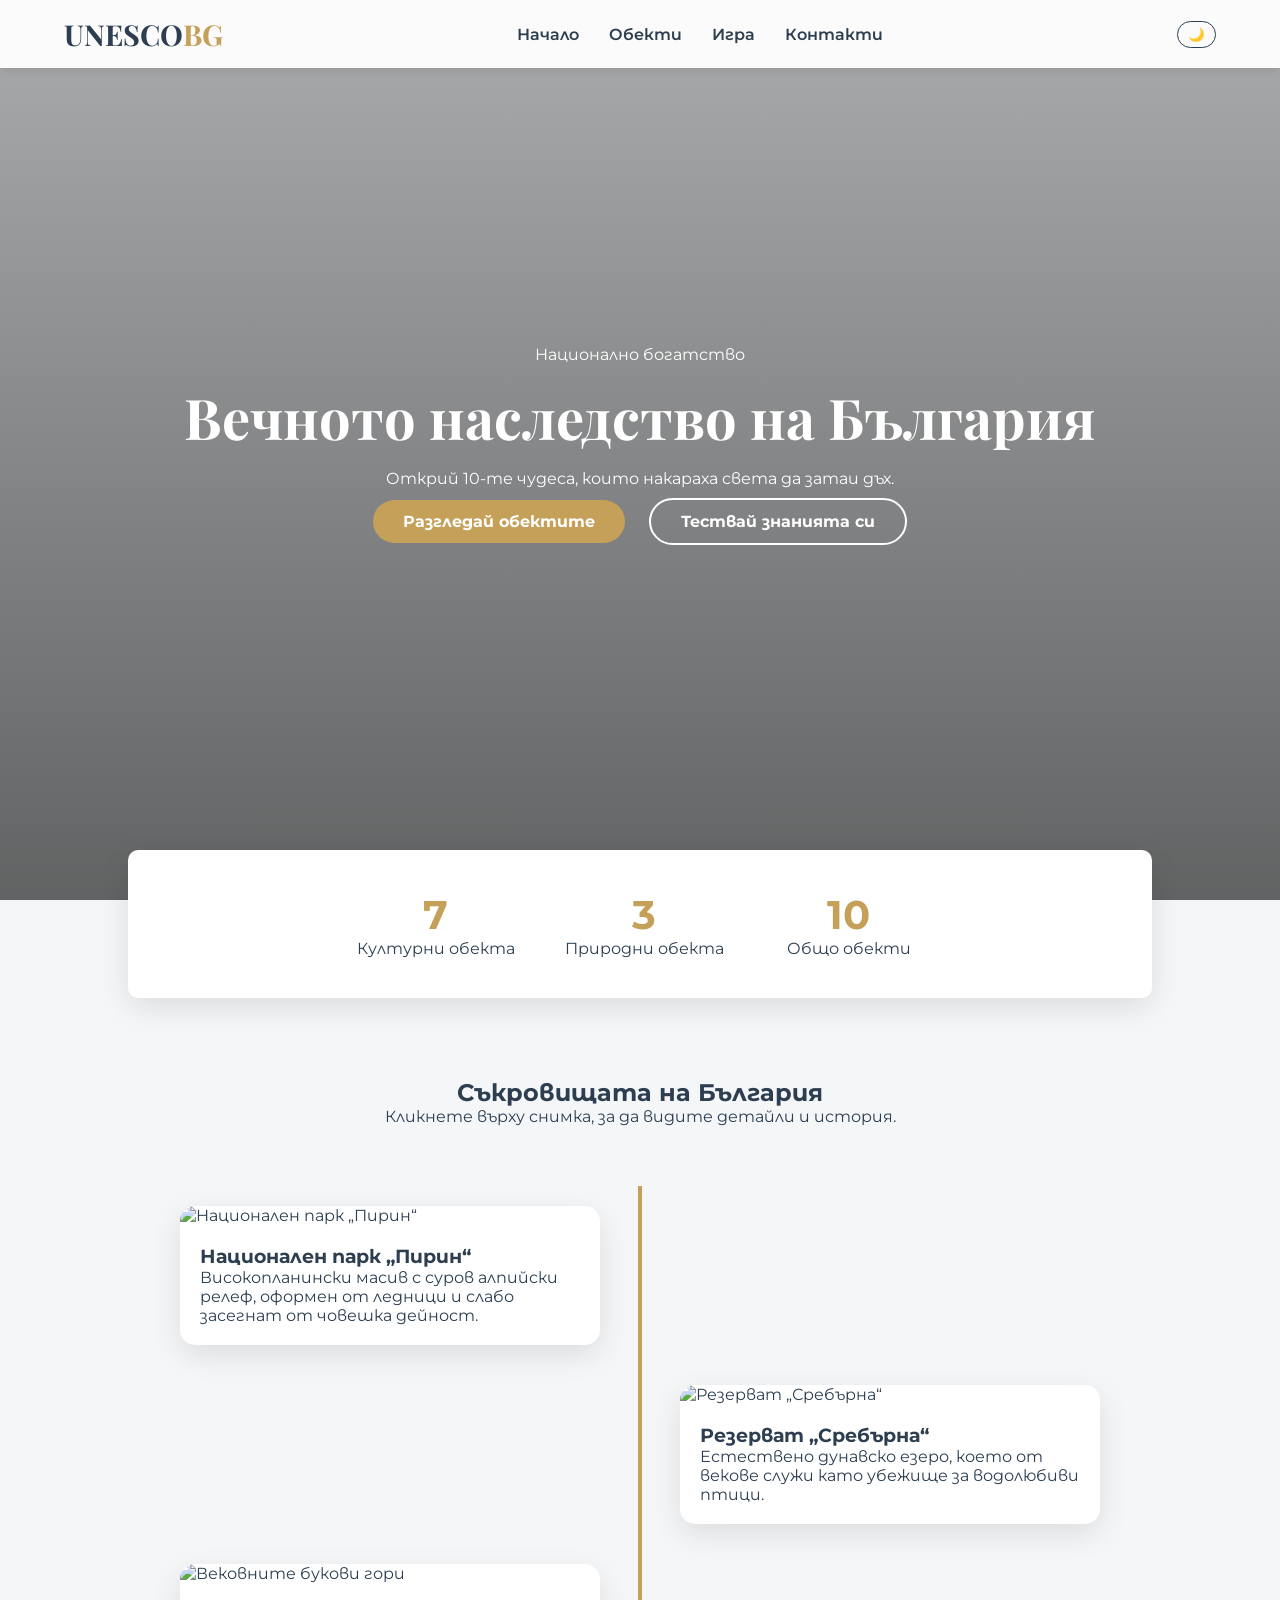
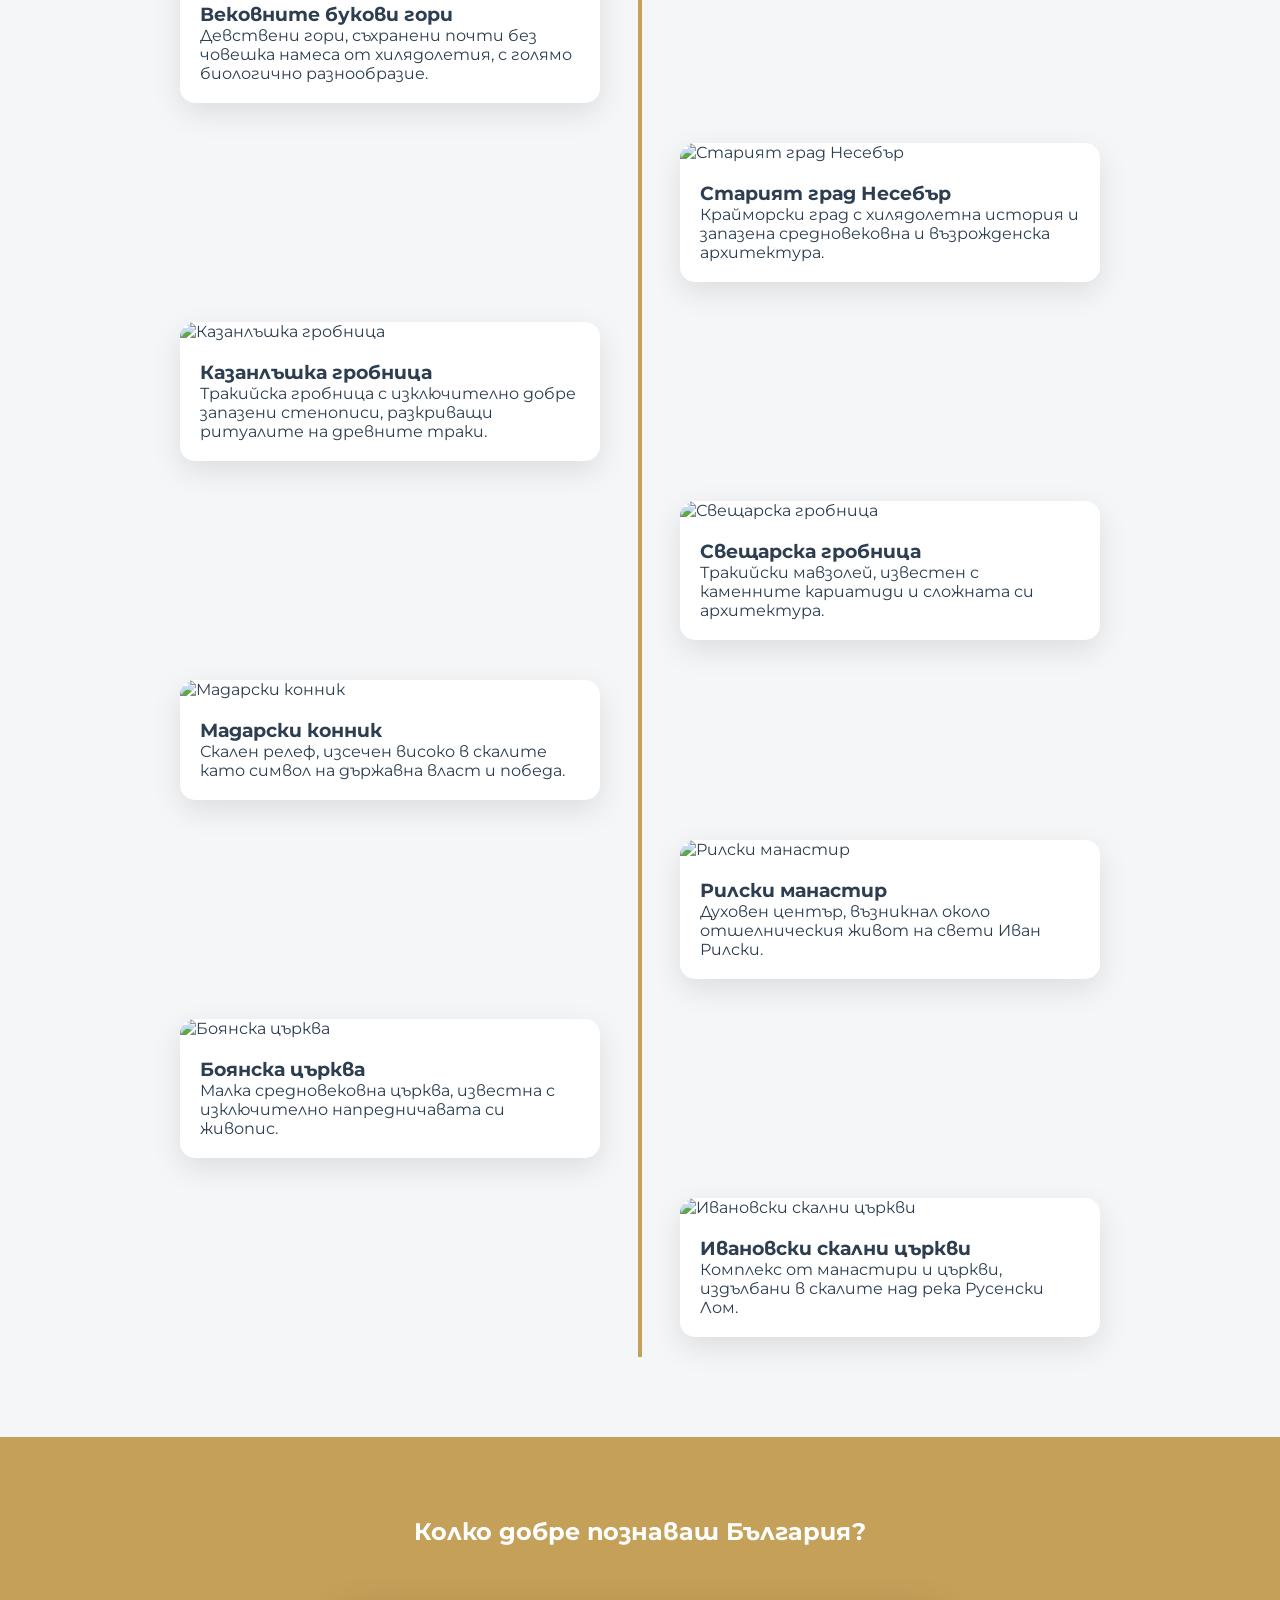
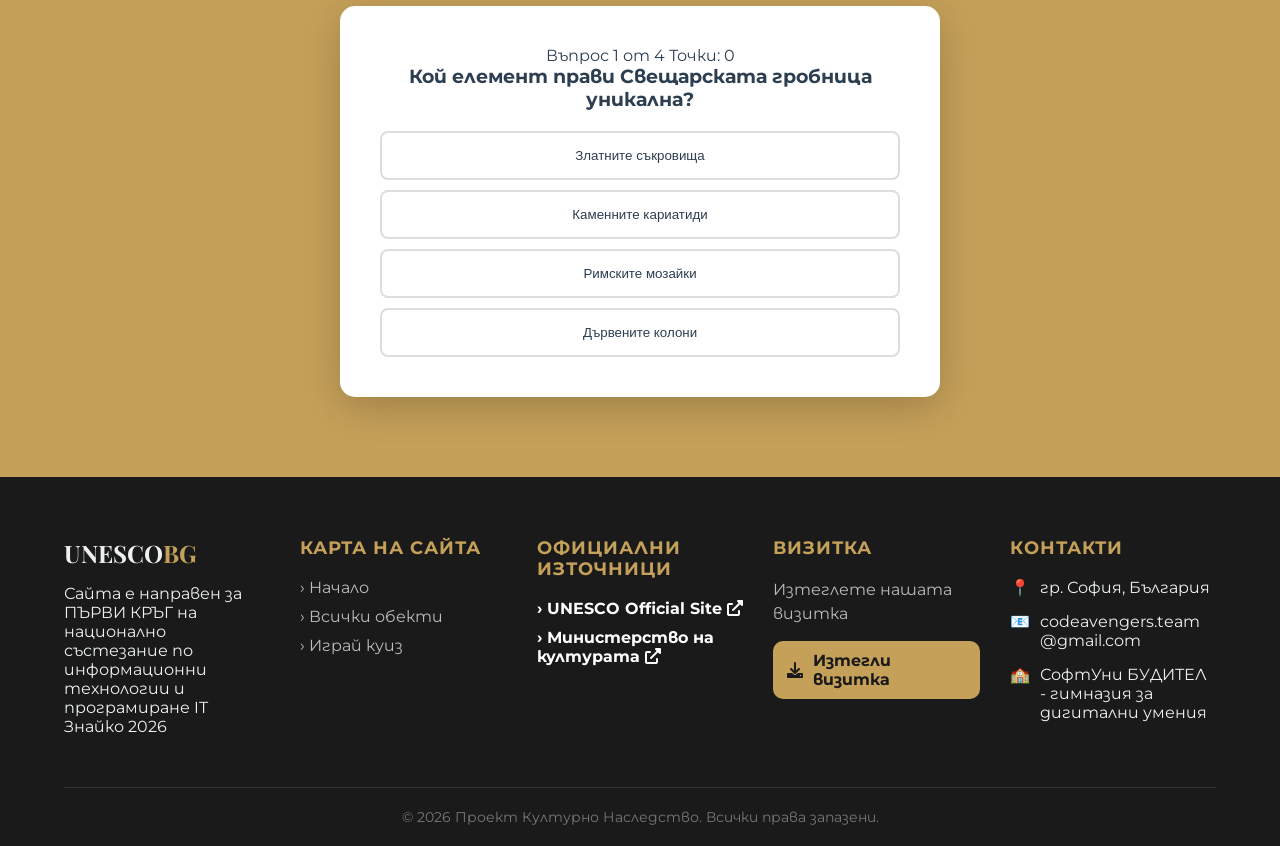
==== Ekip_CodeAvengers_Sofia9/index.html @ 760c6ae2 "Name Change" ====
<!DOCTYPE html>
<html lang="bg">
<head>
    <meta charset="UTF-8">
    <meta name="viewport" content="width=device-width, initial-scale=1.0">
    <title>ЮНЕСКО България | Интерактивно пътешествие</title>
    <link rel="stylesheet" href="style.css">
    <link href="https://fonts.googleapis.com/css2?family=Playfair+Display:wght@700&family=Montserrat:wght@400;600&display=swap" rel="stylesheet">
    <link rel="stylesheet" href="https://cdnjs.cloudflare.com/ajax/libs/font-awesome/6.0.0/css/all.min.css">
</head>
<body>

    <nav id="navbar">
        <div class="logo">UNESCO<span>BG</span></div>
        <ul class="nav-links">
            <li><a href="#hero">Начало</a></li>
            <li><a href="#timeline-section">Обекти</a></li>
            <li><a href="#quiz-section">Игра</a></li>
            <li><a href="#contacts">Контакти</a></li>
        </ul>
        <button id="theme-toggle" title="Смени темата">🌙</button>
    </nav>

    <header id="hero">
        <div class="overlay">
            <div class="hero-content">
                <span class="subtitle">Национално богатство</span>
                <h1>Вечното наследство на България</h1>
                <p>Открий 10-те чудеса, които накараха света да затаи дъх.</p>
                <div class="hero-buttons">
                    <a href="#timeline-section" class="btn-primary">Разгледай обектите</a>
                    <a href="#quiz-section" class="btn-secondary">Тествай знанията си</a>
                </div>
            </div>
        </div>
    </header>

    <section class="stats">
        <div class="stat-box">
            <h3 id="count-cultural">0</h3>
            <p>Културни обекта</p>
        </div>
        <div class="stat-box">
            <h3 id="count-natural">0</h3>
            <p>Природни обекта</p>
        </div>
        <div class="stat-box">
            <h3 id="count-total">0</h3>
            <p>Общо обекти</p>
        </div>
    </section>

    <main id="timeline-section">
        <div class="section-header">
            <h2>Съкровищата на България</h2>
            <p>Кликнете върху снимка, за да видите детайли и история.</p>
        </div>
        
        <div class="timeline" id="timeline-container">
            </div>
    </main>

    <section id="quiz-section">
        <div class="section-header">
            <h2 style="color:white">Колко добре познаваш България?</h2>
        </div>
        <div class="quiz-wrapper">
            <div id="quiz-card">
                <div class="quiz-head">
                    <span id="q-number">Въпрос 1 от 4</span>
                    <span id="score-live">Точки: 0</span>
                </div>
                <h3 id="question">Въпросът се зарежда...</h3>
                <div id="answer-buttons" class="btn-grid"></div>
                <button id="next-btn" class="hide">Следващ</button>
            </div>
        </div>
    </section>

    <div id="modal" class="modal">
    <div class="modal-content">
        <span class="close-btn">&times;</span>
        <div class="modal-header-img">
            <button class="slider-btn prev" onclick="changeImage(-1)">&#10094;</button>
            <img src="" alt="" id="modal-img">
            <button class="slider-btn next" onclick="changeImage(1)">&#10095;</button>
            
            <div class="modal-overlay-title">
                <h2 id="modal-title">Заглавие</h2>
            </div>
        </div>
        <div class="modal-body">
            <p id="modal-type"></p>
            <p id="modal-desc"></p>
        </div>
    </div>
</div>

    <footer id="contacts">
        <div class="footer-container">
            <div class="footer-col">
                <div class="footer-logo">UNESCO<span>BG</span></div>
                <p>Сайта е направен за ПЪРВИ КРЪГ на национално състезание по информационни технологии и програмиране IT Знайко 2026</p>
            </div>

            <div class="footer-col">
                <h3>Карта на сайта</h3>
                <ul class="footer-links">
                    <li><a href="#hero">› Начало</a></li>
                    <li><a href="#timeline-section">› Всички обекти</a></li>
                    <li><a href="#quiz-section">› Играй куиз</a></li>
                </ul>
            </div>

            <div class="footer-col">
                <h3>Официални източници</h3>
                <ul class="footer-links">
                    <li>
                        <a href="https://whc.unesco.org/en/statesparties/bg" target="_blank" class="external-link">
                            › UNESCO Official Site <i class="fas fa-external-link-alt"></i>
                        </a>
                    </li>
                    <li>
                        <a href="https://mc.government.bg/" target="_blank" class="external-link">
                            › Министерство на културата <i class="fas fa-external-link-alt"></i>
                        </a>
                    </li>
                </ul>
            </div>

            <div class="footer-col">
                <h3>Визитка</h3>
                <p class="footer-text">Изтеглете нашата визитка</p>
                <a class="footer-download" href="Vizitka_CodeAvengers_Sofia9.docx" download>
                    <i class="fas fa-download" aria-hidden="true"></i>
                    Изтегли визитка
                </a>
            </div>

            <div class="footer-col">
                <h3>Контакти</h3>
                <div class="contact-item">
                    <span>📍</span> 
                    <p>гр. София, България</p>
                </div>
                <div class="contact-item">
                    <span>📧</span> 
                    <p>codeavengers.team@gmail.com</p>
                </div>
                <div class="contact-item">
                    <span>🏫</span> 
                    <p>СофтУни БУДИТЕЛ - гимназия за дигитални умения</p>
                </div>
            </div>
        </div>
        
        <div class="copyright">
            &copy; 2026 Проект Културно Наследство. Всички права запазени.
        </div>
    </footer>

    <script src="script.js"></script>
</body>
</html>
---- Ekip_CodeAvengers_Sofia9/style.css ----
/* --- ОСНОВНИ НАСТРОЙКИ --- */
:root {
    --primary: #c5a059;      
    --primary-hover: #b08d4b;
    --bg-color: #f4f6f8;     
    --card-bg: #ffffff;      
    --text-color: #2c3e50;   
    --text-light: #666;
    --nav-bg: rgba(255, 255, 255, 0.95);
    --footer-bg: #1a1a1a;
    --shadow: 0 10px 30px rgba(0,0,0,0.1);
}

body.dark-mode {
    --bg-color: #121212;
    --card-bg: #1e1e1e;
    --text-color: #e0e0e0;
    --text-light: #aaa;
    --nav-bg: rgba(18, 18, 18, 0.95);
    --shadow: 0 10px 30px rgba(0,0,0,0.5);
}

* { margin: 0; padding: 0; box-sizing: border-box; transition: background 0.3s, color 0.3s; }
html { scroll-behavior: smooth; }
body { 
    font-family: 'Montserrat', sans-serif; 
    background-color: var(--bg-color); 
    color: var(--text-color); 
    overflow-x: hidden; 
    overflow-y: auto;   
}

/* --- NAVIGATION --- */
#navbar {
    position: fixed; width: 100%; top: 0; padding: 15px 5%;
    background: var(--nav-bg); backdrop-filter: blur(10px);
    display: flex; justify-content: space-between; align-items: center;
    z-index: 1000; box-shadow: 0 2px 10px rgba(0,0,0,0.1);
}
.logo { font-size: 1.8rem; font-weight: 700; font-family: 'Playfair Display', serif; color: var(--text-color); }
.logo span { color: var(--primary); }
.nav-links { list-style: none; display: flex; gap: 30px; }
.nav-links a { text-decoration: none; color: var(--text-color); font-weight: 600; position: relative; }
.nav-links a:hover { color: var(--primary); }
#theme-toggle { background: none; border: 1px solid var(--text-color); color: var(--text-color); padding: 5px 10px; border-radius: 20px; cursor: pointer; }

/* --- HERO SECTION --- */
header {
    height: 100vh;
    background: linear-gradient(rgba(0,0,0,0.3), rgba(0,0,0,0.6)), url('https://images.pexels.com/photos/4172137/pexels-photo-4172137.jpeg') no-repeat center center/cover;
    background-attachment: fixed;
    display: flex; align-items: center; justify-content: center;
    text-align: center; color: white;
}
.hero-content h1 { font-family: 'Playfair Display', serif; font-size: 3.5rem; margin: 15px 0; }
.btn-primary { background: var(--primary); color: white; padding: 12px 30px; border-radius: 50px; text-decoration: none; font-weight: bold; margin: 10px; display: inline-block; }
.btn-primary:hover { background: var(--primary-hover); }
.btn-secondary { border: 2px solid white; color: white; padding: 12px 30px; border-radius: 50px; text-decoration: none; font-weight: bold; margin: 10px; display: inline-block; }
.btn-secondary:hover { background: white; color: black; }

/* --- STATS --- */
.stats { display: flex; justify-content: center; gap: 50px; padding: 40px 0; background: var(--card-bg); width: 80%; margin: -50px auto 0; position: relative; z-index: 2; border-radius: 10px; box-shadow: var(--shadow); flex-wrap: wrap; }
.stat-box { text-align: center; min-width: 150px; }
.stat-box h3 { font-size: 2.5rem; color: var(--primary); }

/* --- TIMELINE --- */
#timeline-section { padding: 80px 5%; }
.section-header { text-align: center; margin-bottom: 60px; }
.timeline { position: relative; max-width: 1000px; margin: 0 auto; }
.timeline::after { content: ''; position: absolute; width: 4px; background: var(--primary); top: 0; bottom: 0; left: 50%; transform: translateX(-50%); }

.timeline-item { padding: 20px 40px; position: relative; width: 50%; }
.timeline-item.left { left: 0; }
.timeline-item.right { left: 50%; }

.card { background: var(--card-bg); border-radius: 15px; overflow: hidden; box-shadow: var(--shadow); transition: transform 0.3s; cursor: pointer; }
.card:hover { transform: translateY(-10px); }
.card-img { width: 100%; height: 200px; object-fit: cover; }
.card-content { padding: 20px; }

/* --- QUIZ --- */
#quiz-section { background: var(--primary); padding: 80px 5%; }
.quiz-wrapper { max-width: 600px; margin: 0 auto; }
#quiz-card { background: var(--card-bg); padding: 40px; border-radius: 15px; box-shadow: 0 10px 40px rgba(0,0,0,0.2); text-align: center; color: var(--text-color); }
.btn-grid { display: grid; gap: 10px; margin-top: 20px; }
.btn-answer { padding: 15px; border: 2px solid #ddd; background: transparent; border-radius: 8px; cursor: pointer; width: 100%; color: var(--text-color); }
.btn-answer:hover { border-color: var(--primary); }
.btn-answer.correct { background: #2ecc71; color: white; border-color: #2ecc71; }
.btn-answer.wrong { background: #e74c3c; color: white; border-color: #e74c3c; }
#next-btn { background: var(--primary); color: white; border: none; padding: 10px 20px; border-radius: 5px; margin-top: 20px; cursor: pointer; }
.hide { display: none; }

/* --- MODAL --- */
.modal { 
    display: none; 
    position: fixed; 
    z-index: 2000; 
    left: 0; top: 0; 
    width: 100%; height: 100%; 
    background: rgba(0,0,0,0.8); 
    align-items: center; justify-content: center;
}
.modal-content { background: var(--card-bg); width: 90%; max-width: 700px; border-radius: 10px; overflow: hidden; position: relative; animation: slideDown 0.4s ease; }
@keyframes slideDown { from { transform: translateY(-50px); opacity: 0; } to { transform: translateY(0); opacity: 1; } }
.modal-header-img { position: relative; height: 300px; }
.modal-header-img img { width: 100%; height: 100%; object-fit: cover; }
.modal-overlay-title { position: absolute; bottom: 0; left: 0; width: 100%; background: linear-gradient(to top, rgba(0,0,0,0.8), transparent); padding: 20px; color: white; }
.modal-body { padding: 30px; }
.close-btn { position: absolute; top: 15px; right: 20px; color: white; font-size: 30px; cursor: pointer; z-index: 10; text-shadow: 0 0 5px black; }

/* --- FOOTER --- */
footer { background: var(--footer-bg); color: #ecf0f1; padding: 60px 5% 20px; margin-top: 0; }
.footer-container { display: flex; flex-wrap: wrap; justify-content: space-between; gap: 30px; max-width: 1200px; margin: 0 auto; }
.footer-col { flex: 1; min-width: 200px; }
.footer-logo { font-size: 1.5rem; font-family: 'Playfair Display', serif; margin-bottom: 15px; font-weight: bold; }
.footer-logo span { color: var(--primary); }
.footer-col h3 { color: var(--primary); margin-bottom: 20px; font-size: 1.1rem; text-transform: uppercase; letter-spacing: 1px; }
.footer-links { list-style: none; }
.footer-links li { margin-bottom: 10px; }
.footer-links a { color: #bbb; text-decoration: none; transition: 0.3s; display: inline-block; }
.footer-links a:hover { color: var(--primary); transform: translateX(5px); }
.external-link { font-weight: bold; color: white !important; }
.footer-text { color: #bbb; line-height: 1.5; margin-bottom: 15px; }
.footer-download {
    display: inline-flex;
    align-items: center;
    gap: 10px;
    padding: 10px 14px;
    border-radius: 10px;
    background: var(--primary);
    color: #1a1a1a;
    text-decoration: none;
    font-weight: 700;
    transition: 0.3s;
}
.footer-download:hover { background: var(--primary-hover); transform: translateY(-2px); }
.footer-download:focus { outline: 2px solid rgba(197, 160, 89, 0.6); outline-offset: 3px; }
.footer-download i { transition: none; }
.social-icons span { display: inline-block; width: 35px; height: 35px; background: #333; color: white; text-align: center; line-height: 35px; border-radius: 50%; margin-right: 10px; cursor: pointer; transition: 0.3s; font-size: 0.8rem; }
.social-icons span:hover { background: var(--primary); }
.copyright { text-align: center; margin-top: 50px; padding-top: 20px; border-top: 1px solid #333; color: #777; font-size: 0.9rem; }

.contact-item {
    display: flex;          
    align-items: flex-start;    
    gap: 10px;              
    margin-bottom: 15px;
}

.contact-item p {
    margin: 0;              
    white-space: normal;
    overflow-wrap: anywhere;
    word-break: break-word;
    min-width: 0;
}

.modal-header-img {
    position: relative;
    display: flex;
    align-items: center;
    justify-content: center;
    width: 100%;
    height: 400px; 
    overflow: hidden; 
    background-color: #000; 
    background-color: #000; /* Прави фона черен, докато се зареди снимката */
}

.modal-header-img img {
    /* ПРОМЕНИ ТОВА: */
    width: 100%;
    height: 100%; /* Вече заема 100% от контейнера (400px) */
    object-fit: cover; /* Разпъва снимката без да я деформира */
    display: block; /* Премахва празното място под снимката */
    transition: none;
}

.slider-btn {
    position: absolute;
    top: 50%;
    transform: translateY(-50%);    
    background: rgba(0, 0, 0, 0.5);
    color: white;
    border: none;
    padding: 15px;
    cursor: pointer;
    font-size: 20px;
    z-index: 100;
    transition: 0.3s;
    border-radius: 5px;
}

/* Останалото е същото */
.slider-btn:hover {
    background: var(--primary);
}

.prev { left: 10px; }
.next { right: 10px; }

@media (max-width: 768px) {
    .timeline::after { left: 20px; }
    .timeline-item { width: 100%; padding-left: 50px; padding-right: 10px; }
    .timeline-item.right { left: 0; }
    .nav-links { display: none; }
    .hero-content h1 { font-size: 2.5rem; }
    .footer-container { flex-direction: column; }
}
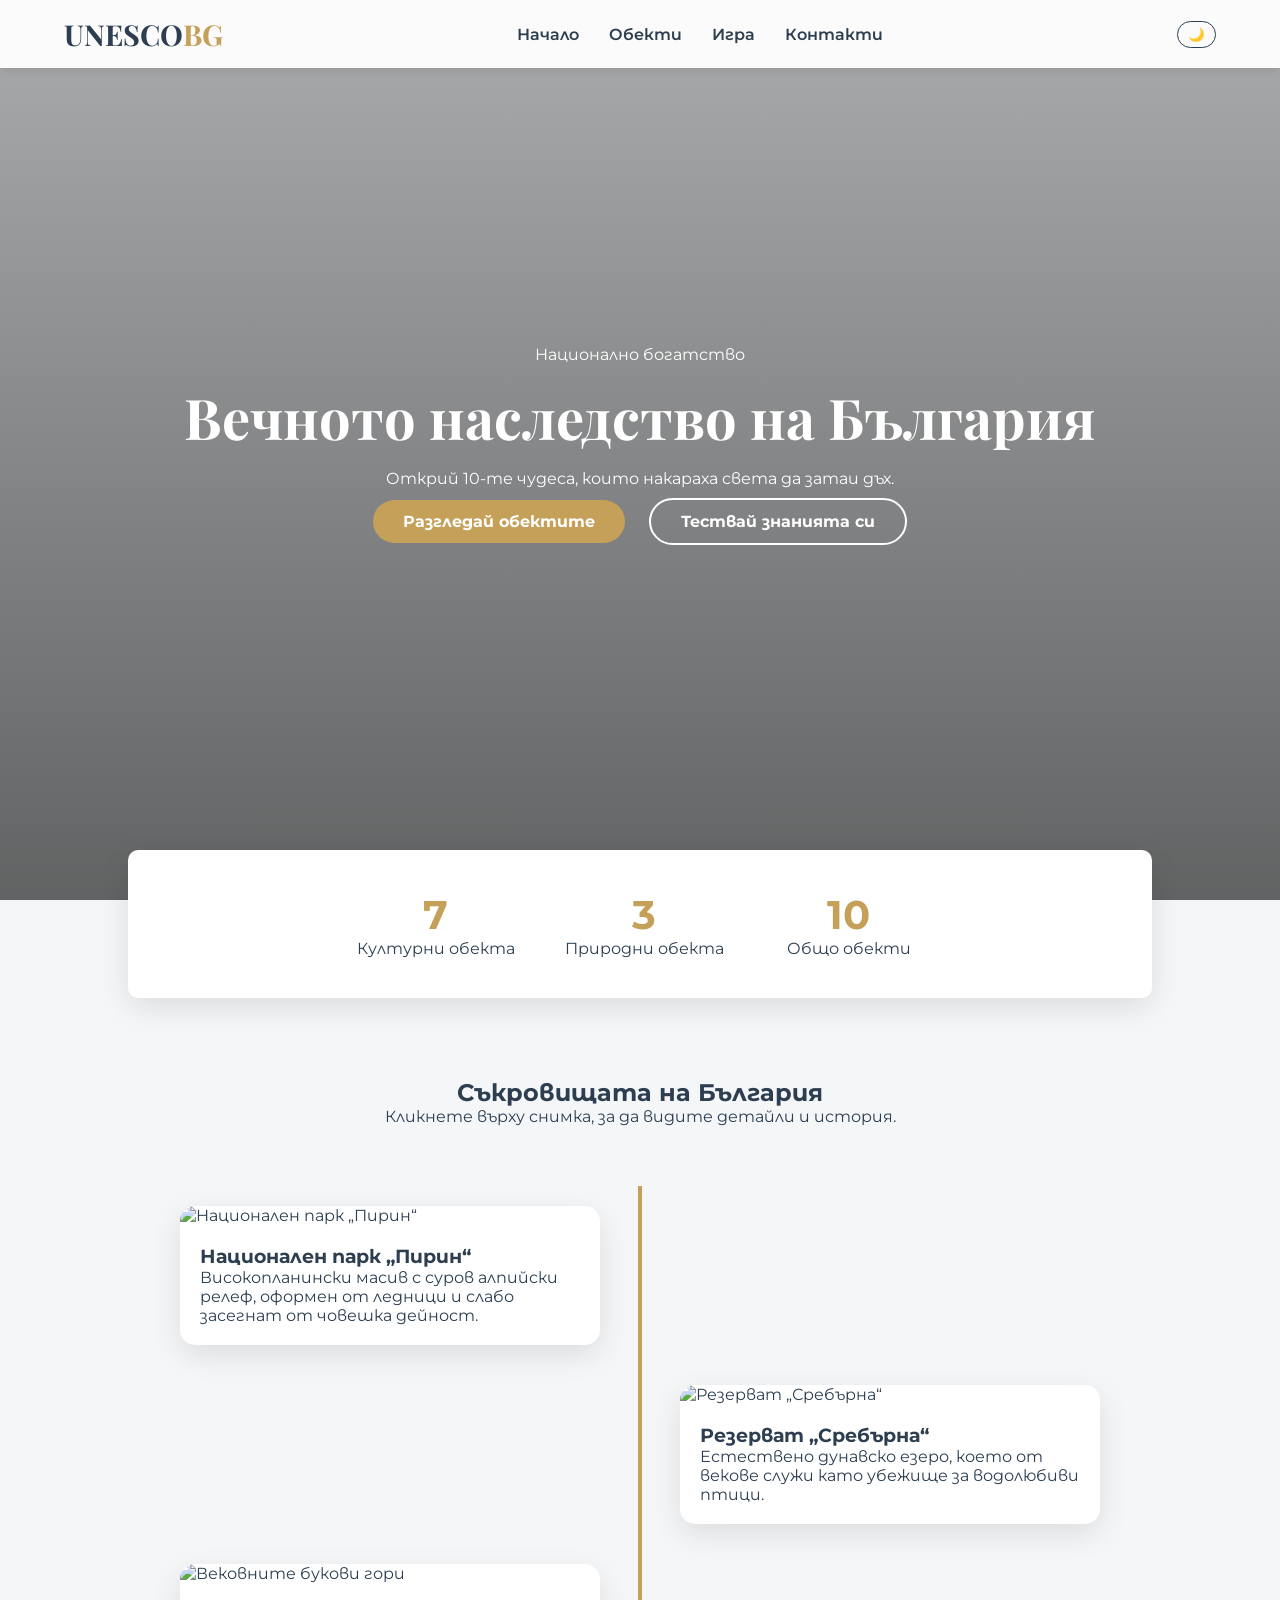
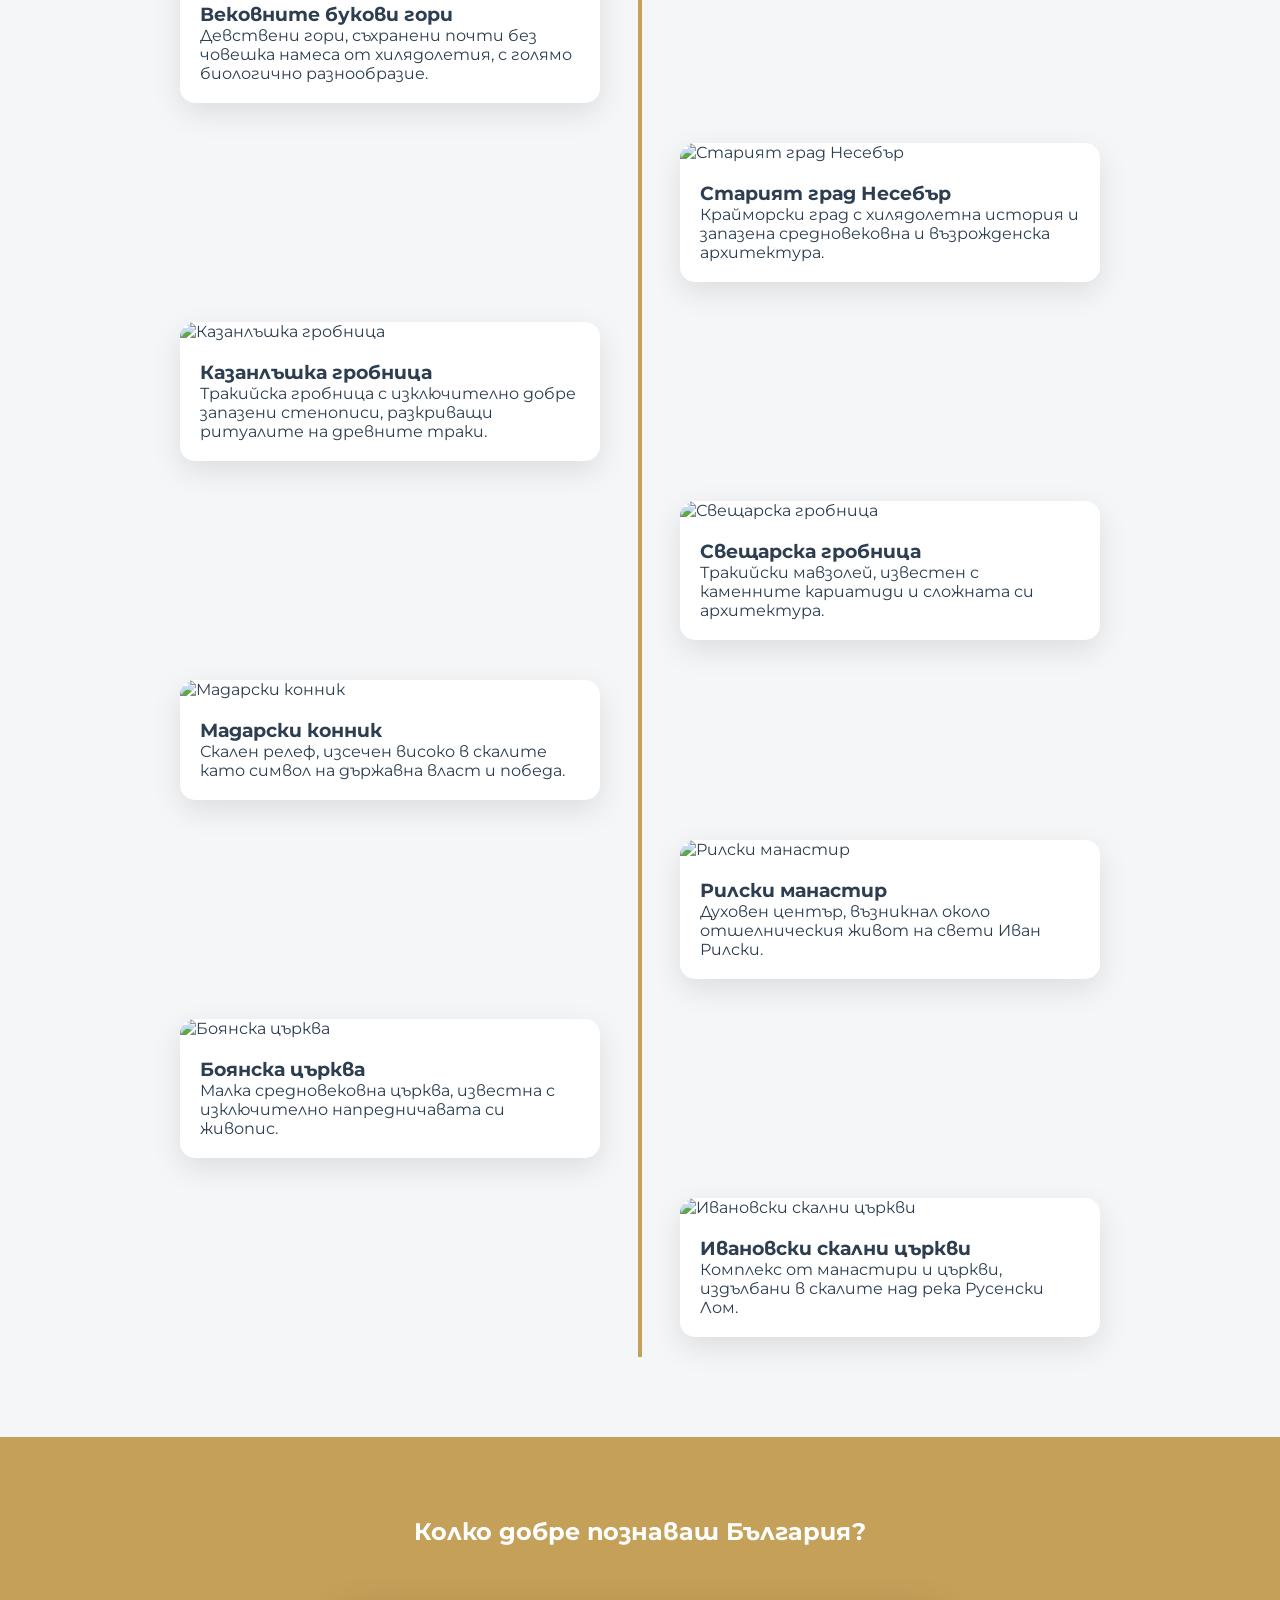
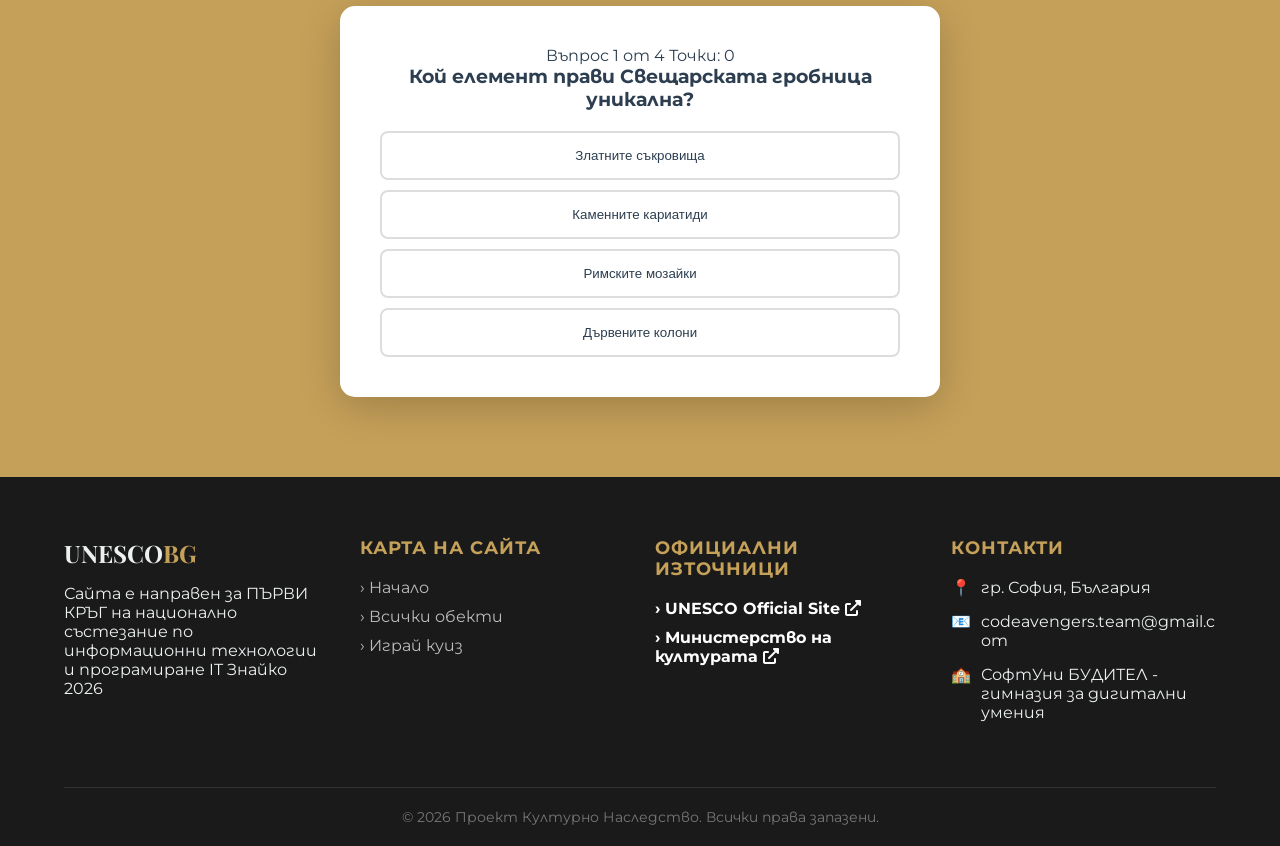
==== commit d78254f5: "Merge branch 'main' of https://github.com/AdamBikov/UNESCO-Bulgaria" ====
--- a/Ekip_CodeAvengers_Sofia9/index.html
+++ b/Ekip_CodeAvengers_Sofia9/index.html
@@ -129,15 +129,6 @@
             </div>
 
             <div class="footer-col">
-                <h3>Визитка</h3>
-                <p class="footer-text">Изтеглете нашата визитка</p>
-                <a class="footer-download" href="Vizitka_CodeAvengers_Sofia9.docx" download>
-                    <i class="fas fa-download" aria-hidden="true"></i>
-                    Изтегли визитка
-                </a>
-            </div>
-
-            <div class="footer-col">
                 <h3>Контакти</h3>
                 <div class="contact-item">
                     <span>📍</span> 
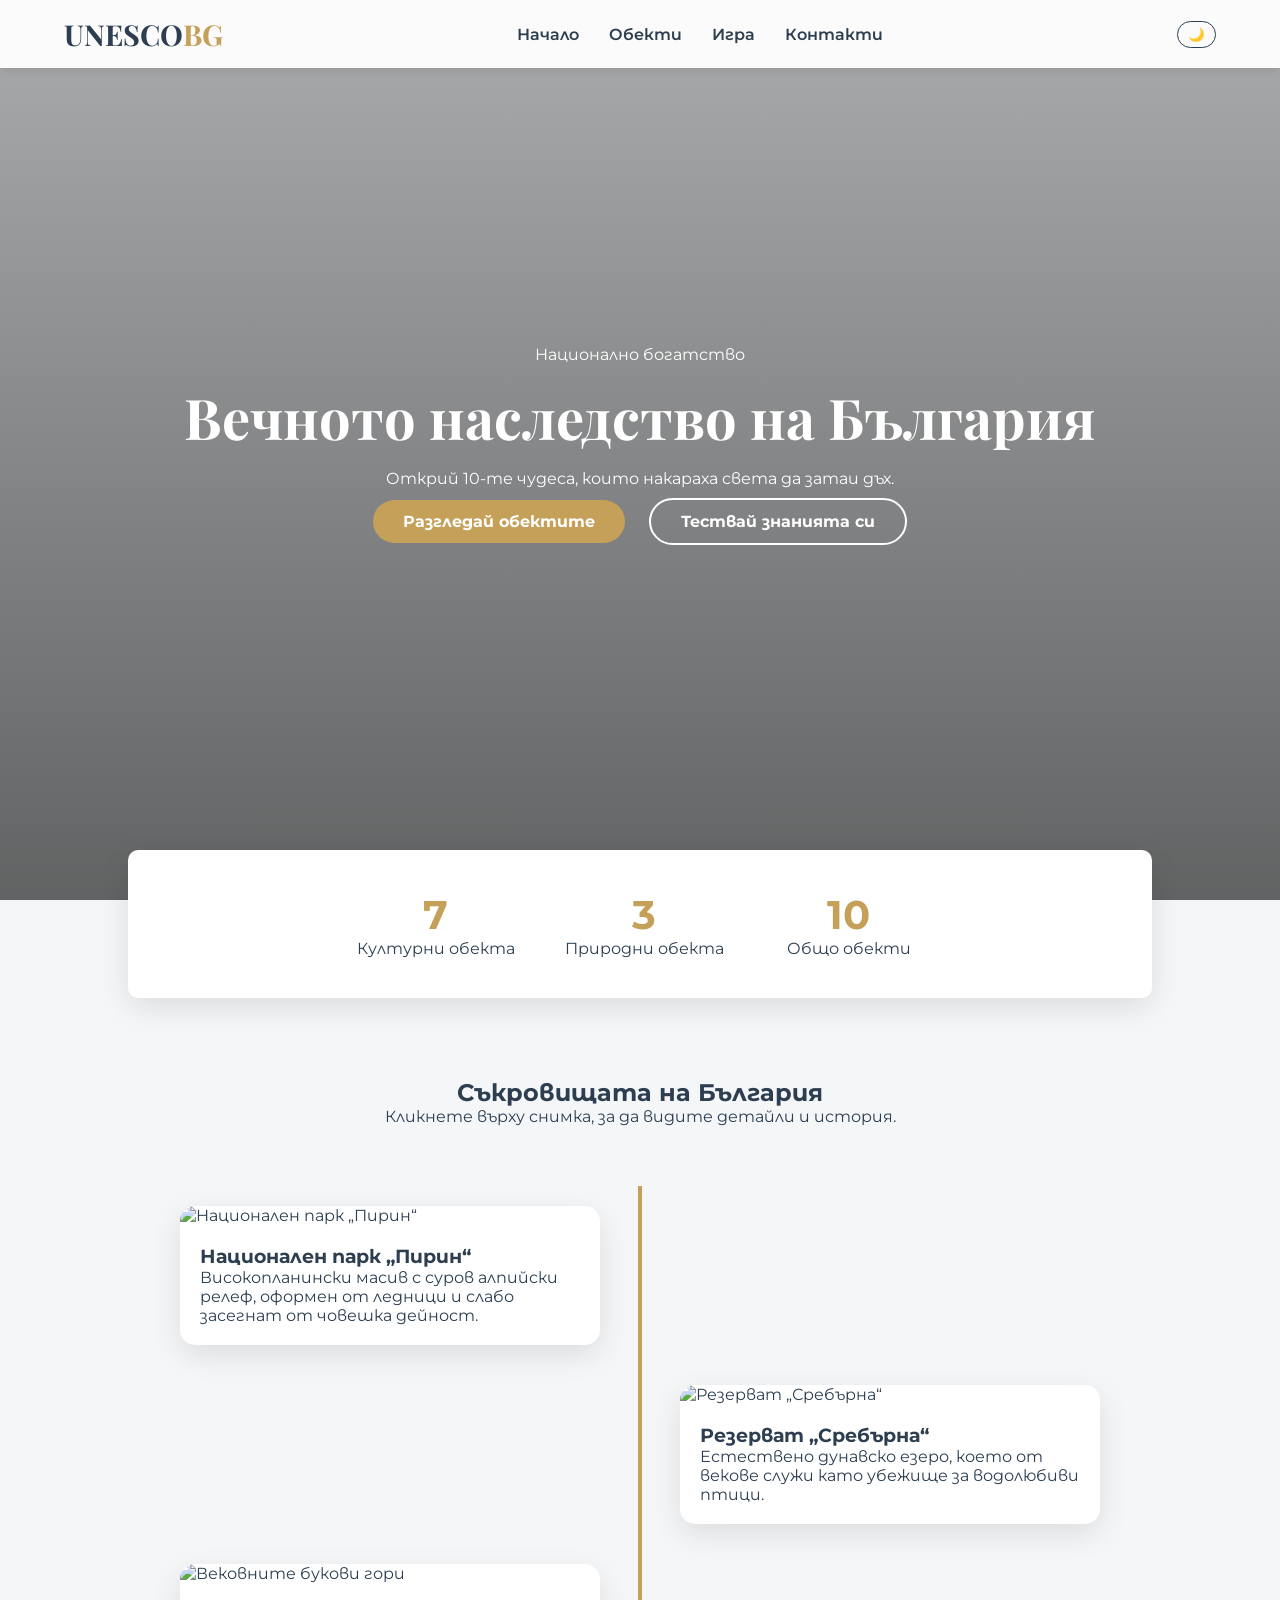
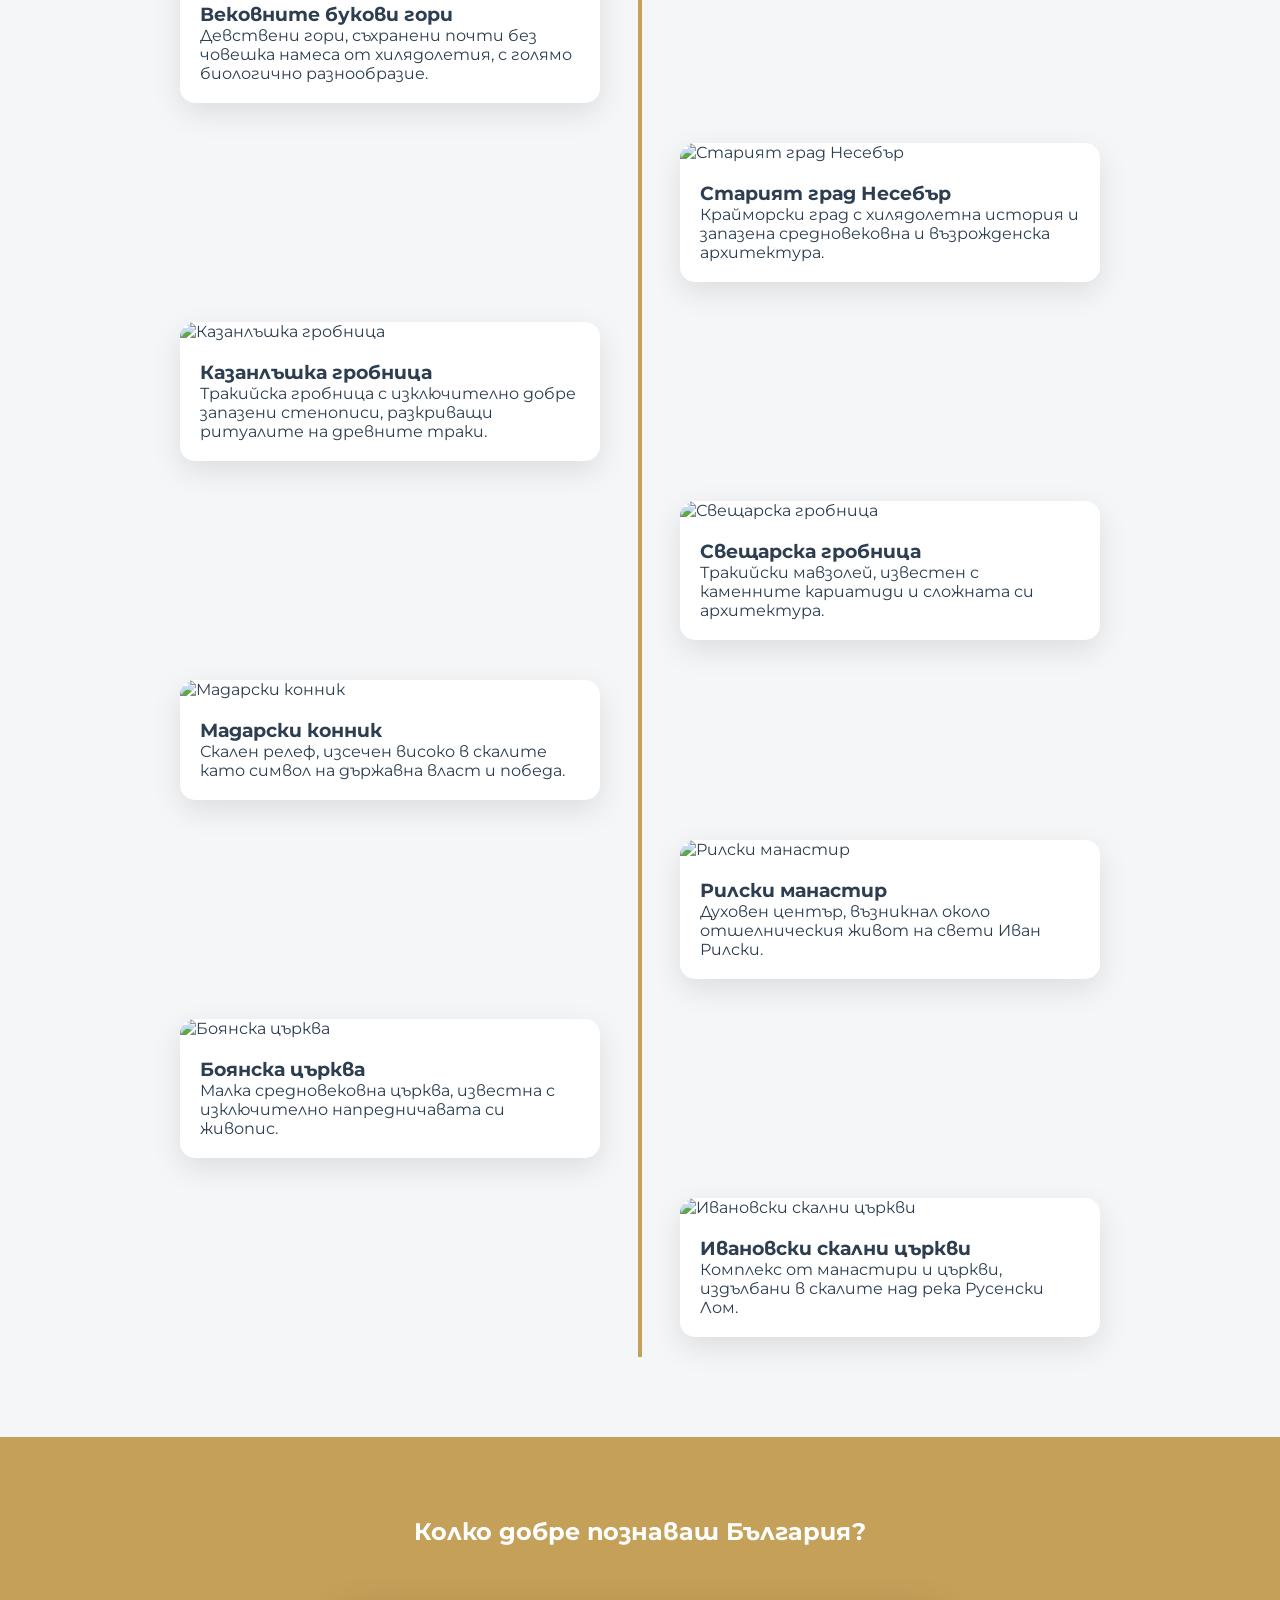
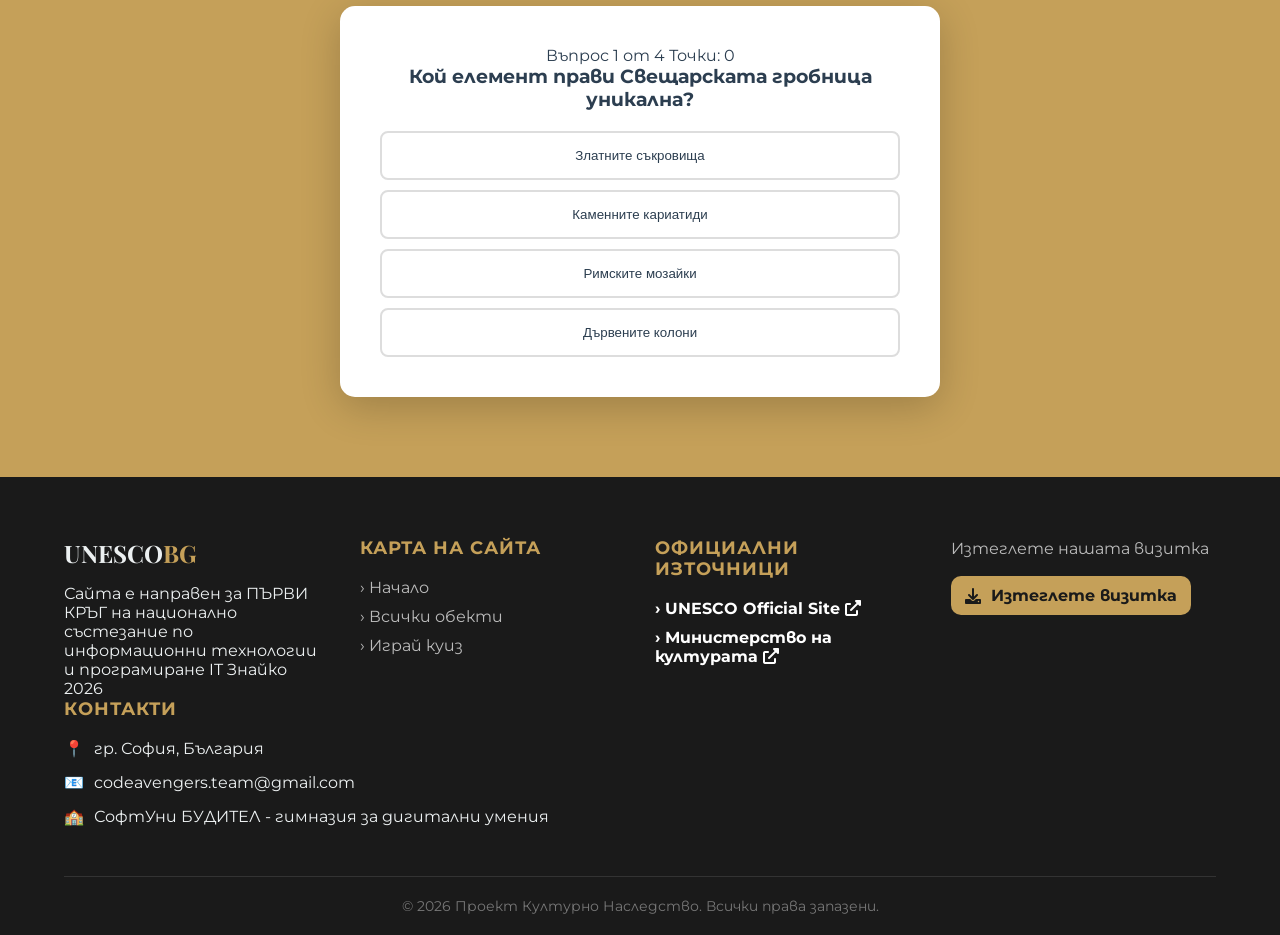
==== commit 3a4d8d1e: "Add downloadable business card to footer Added a new section in the footer of index.html to allow us" ====
--- a/Ekip_CodeAvengers_Sofia9/index.html
+++ b/Ekip_CodeAvengers_Sofia9/index.html
@@ -129,6 +129,15 @@
             </div>
 
             <div class="footer-col">
+                <p class="footer-text">Изтеглете нашата визитка</p>
+                <a class="footer-download" href="Vizitka_CodeAvengers_Sofia9.docx" download>
+                    <i class="fas fa-download" aria-hidden="true"></i>
+                    Изтеглете визитка
+                </a>
+            </div>
+            </div>
+
+            <div class="footer-col">
                 <h3>Контакти</h3>
                 <div class="contact-item">
                     <span>📍</span> 
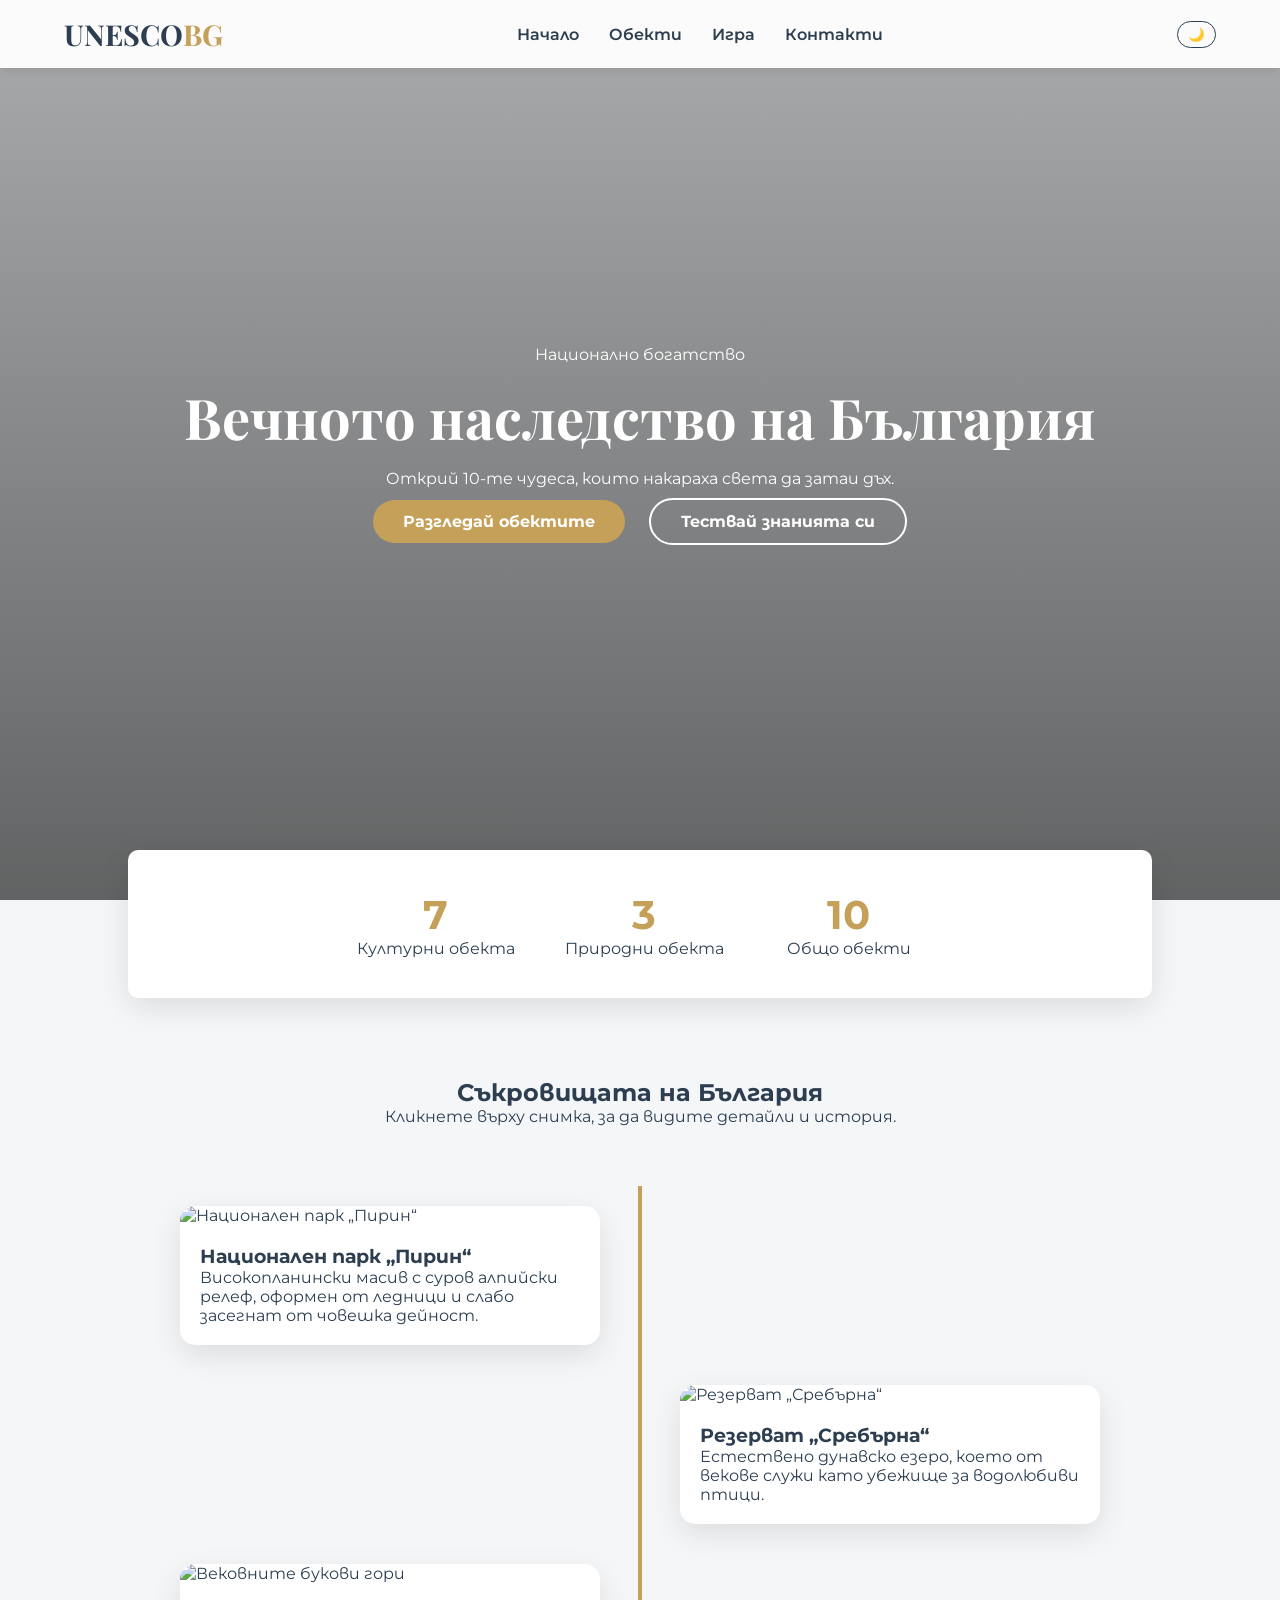
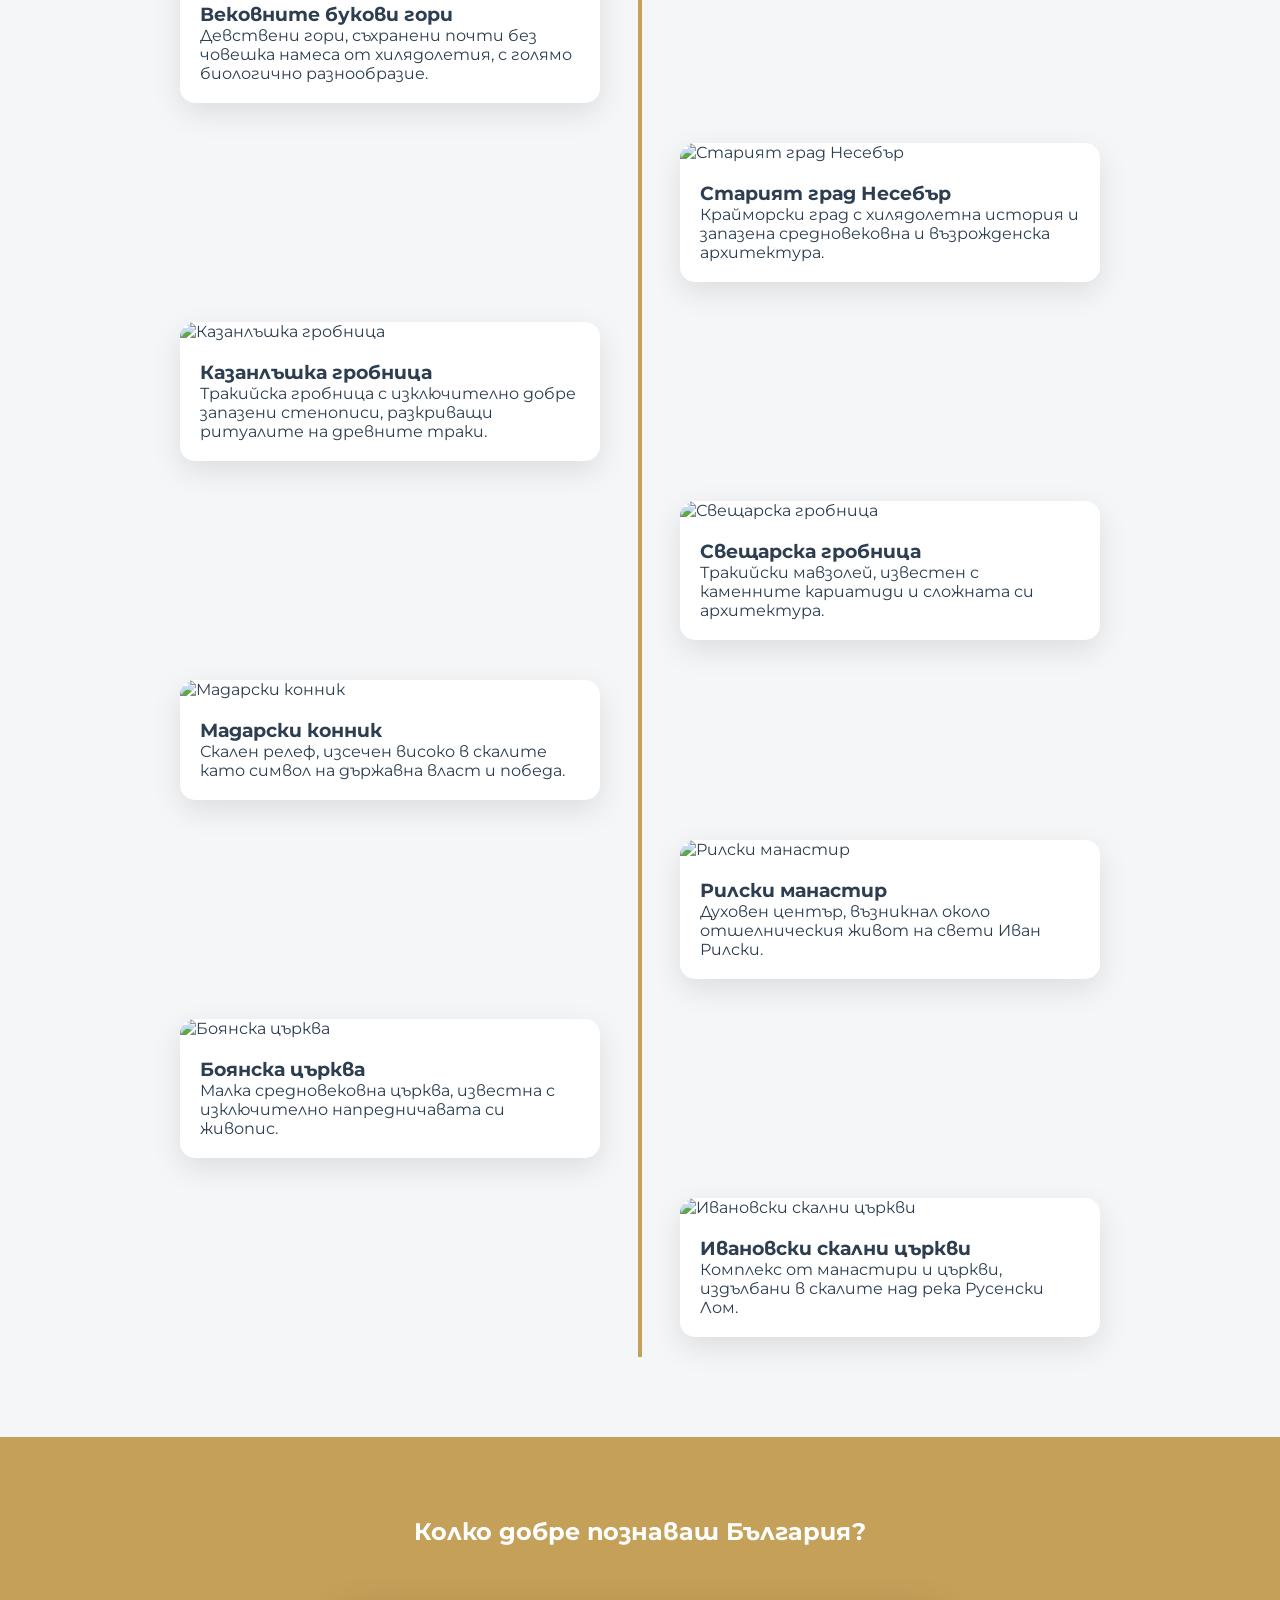
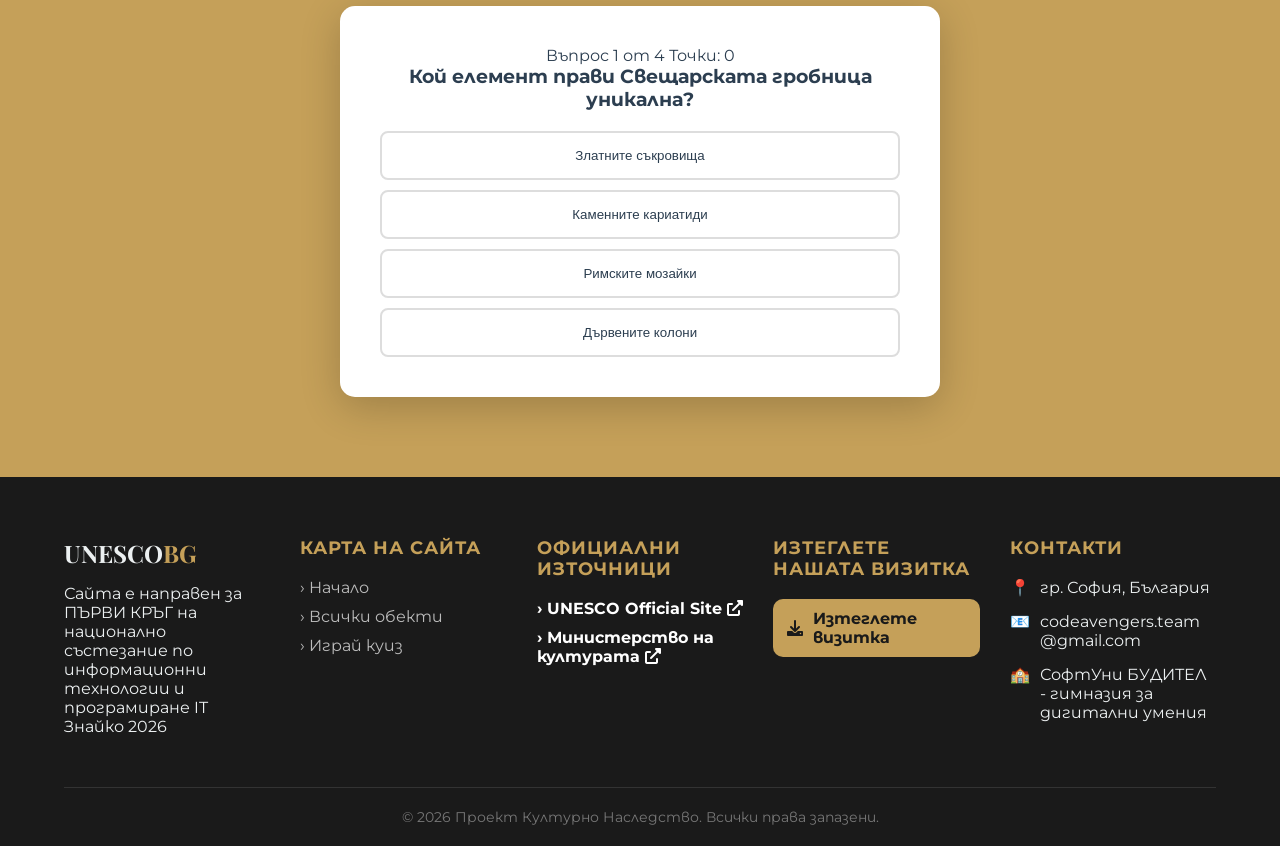
==== commit 48f0e16d: "Update footer and move business card file Renamed and moved Vizitka_CodeAvengers_Sofia9.docx to the " ====
--- a/Ekip_CodeAvengers_Sofia9/index.html
+++ b/Ekip_CodeAvengers_Sofia9/index.html
@@ -129,12 +129,11 @@
             </div>
 
             <div class="footer-col">
-                <p class="footer-text">Изтеглете нашата визитка</p>
+                <h3>Изтеглете нашата визитка</h3>
                 <a class="footer-download" href="Vizitka_CodeAvengers_Sofia9.docx" download>
                     <i class="fas fa-download" aria-hidden="true"></i>
                     Изтеглете визитка
                 </a>
-            </div>
             </div>
 
             <div class="footer-col">
@@ -153,6 +152,7 @@
                 </div>
             </div>
         </div>
+            </div>
         
         <div class="copyright">
             &copy; 2026 Проект Културно Наследство. Всички права запазени.
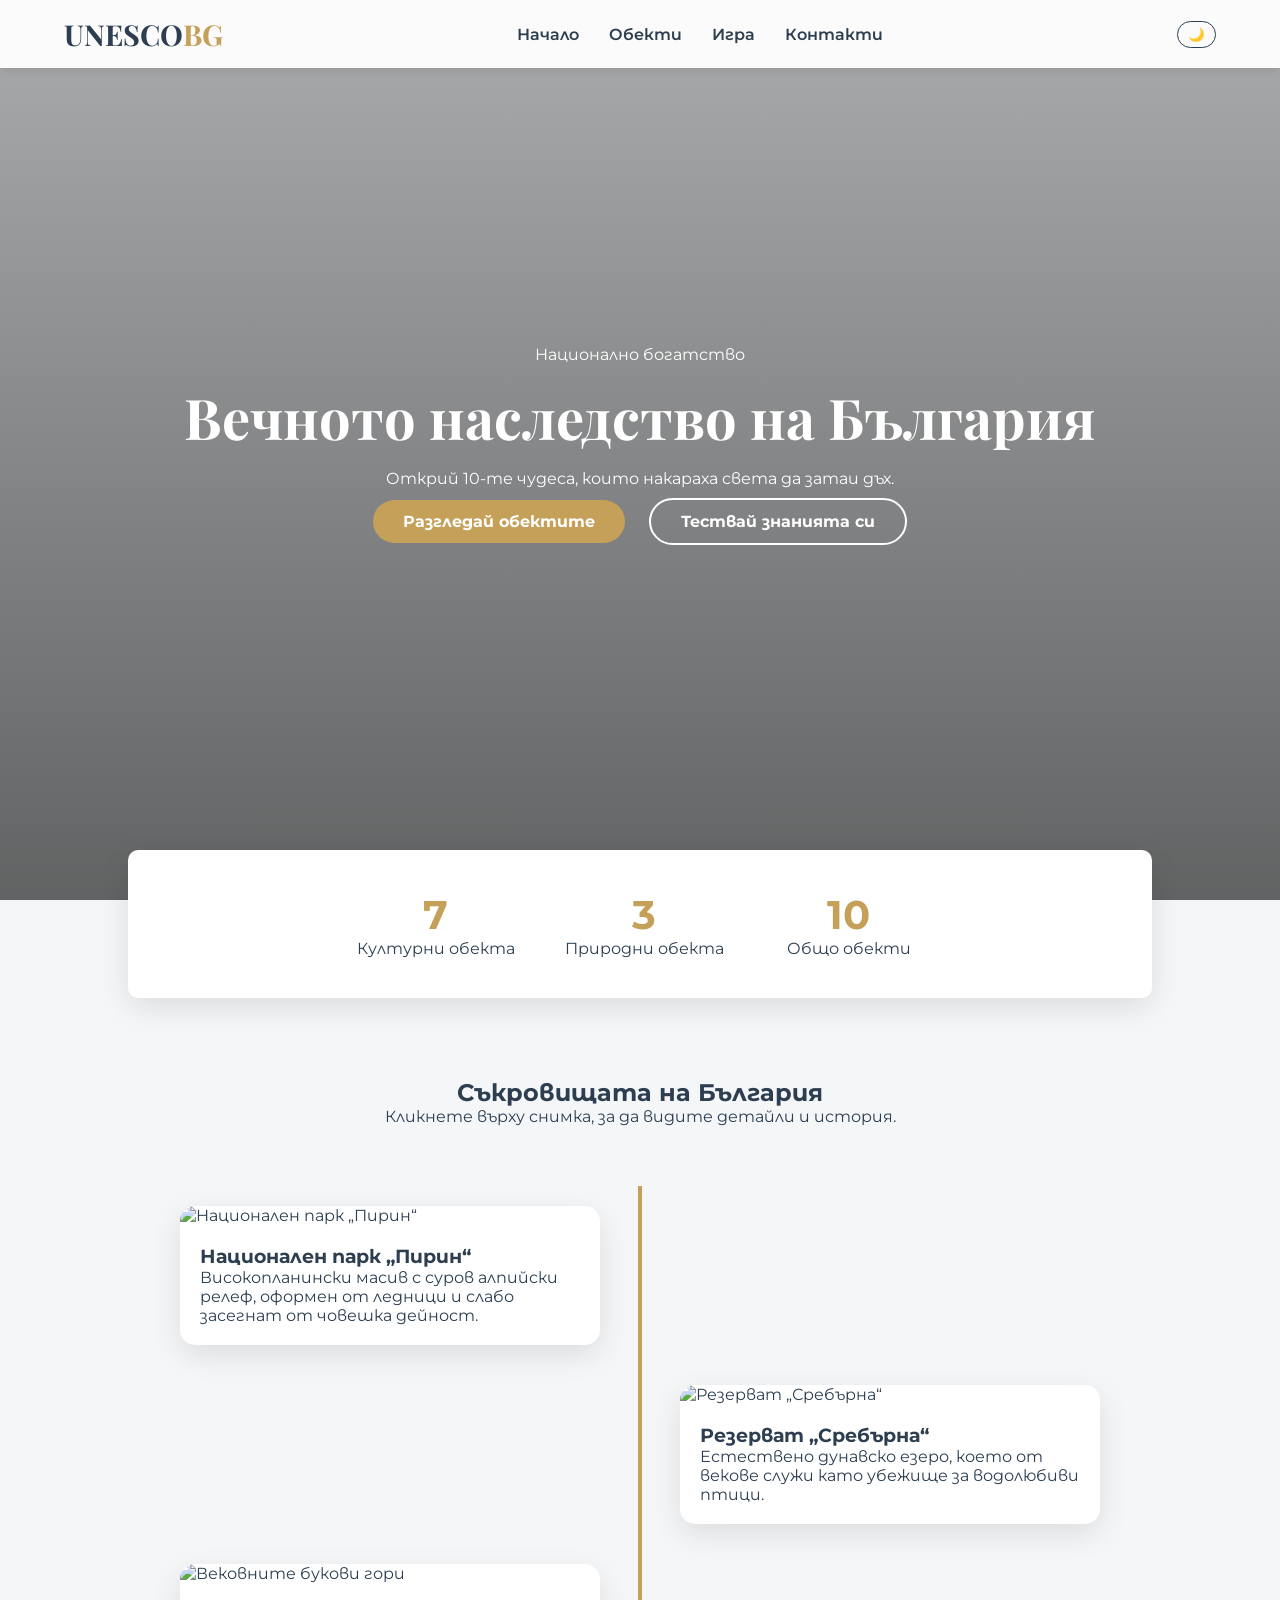
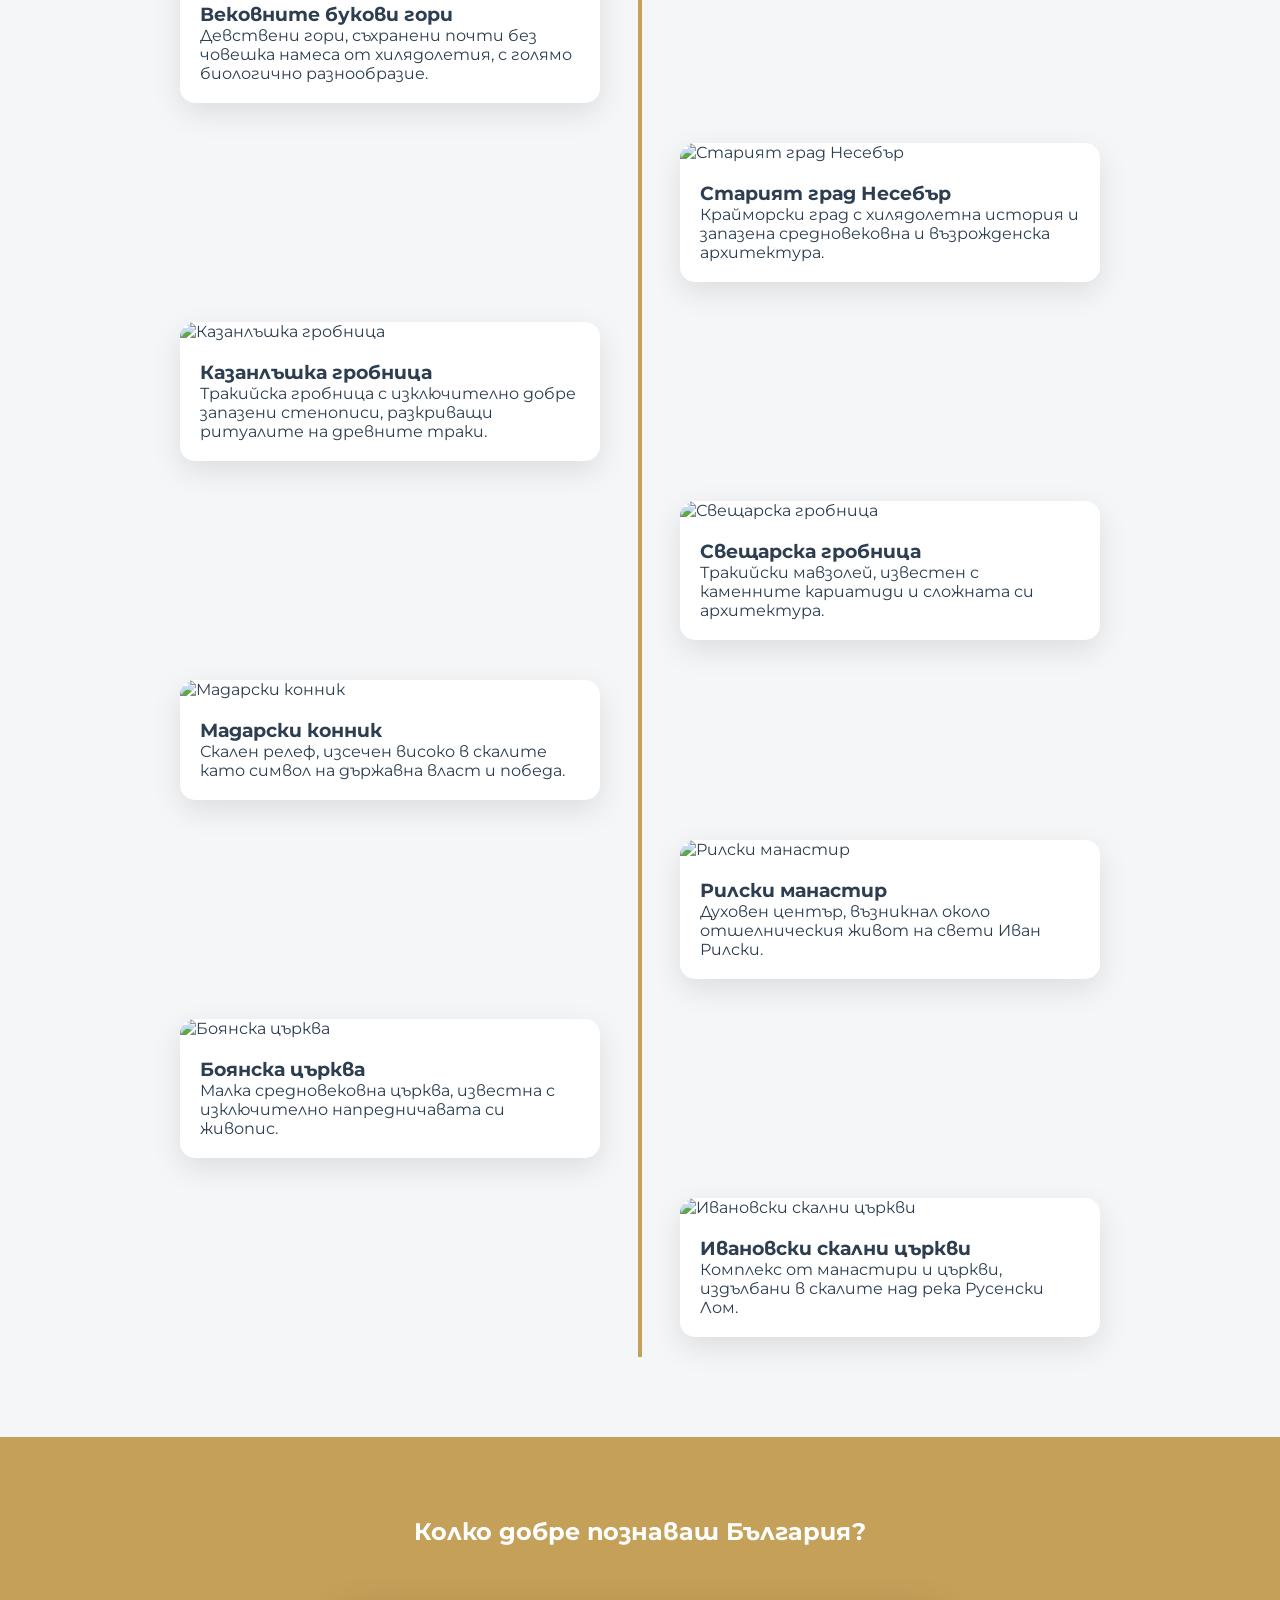
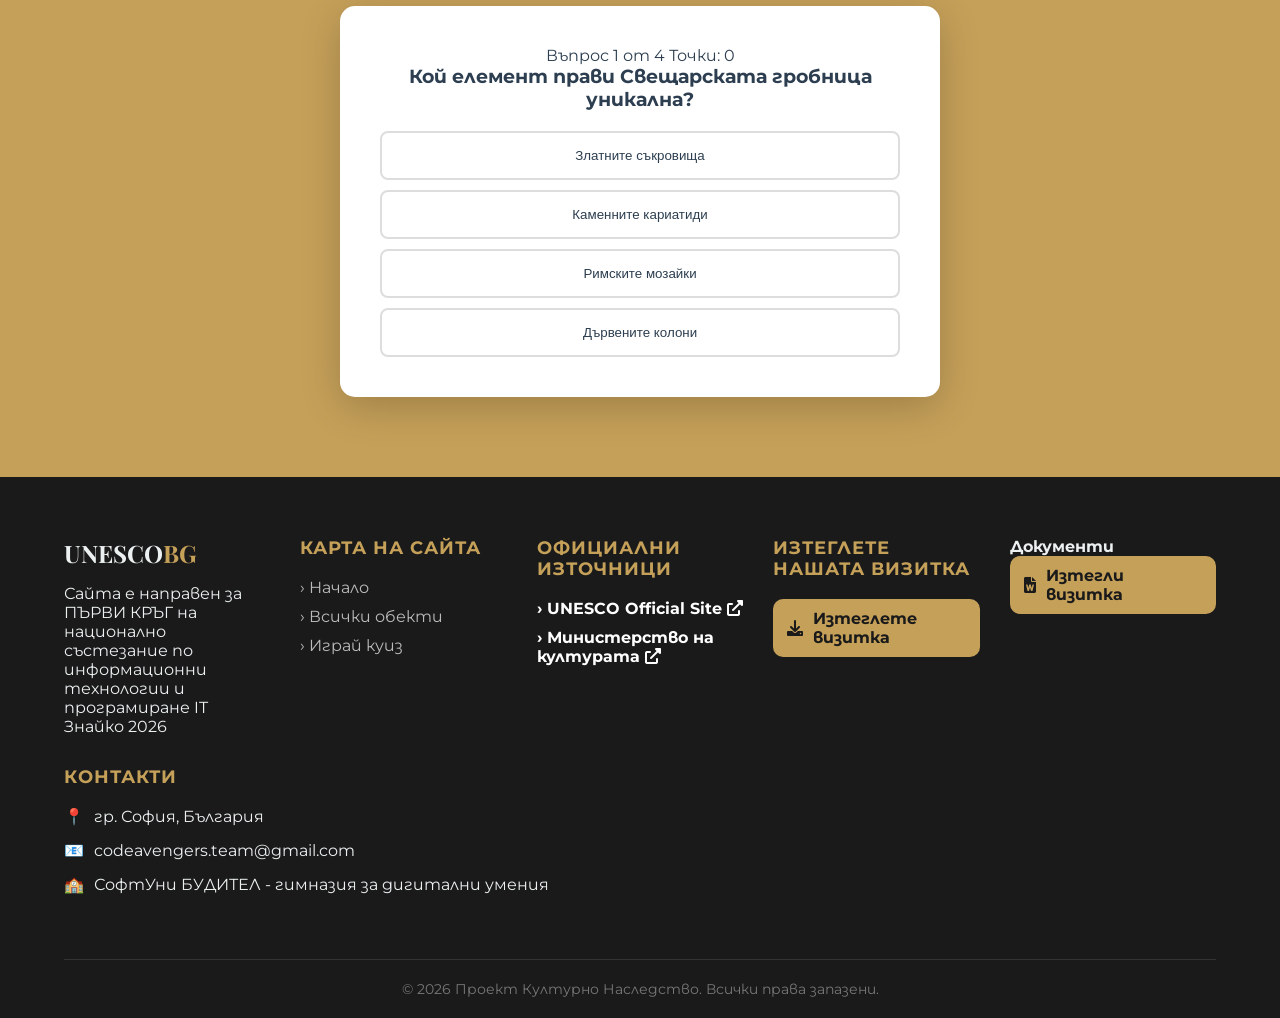
==== commit 42cfebbf: "Update index.html" ====
--- a/Ekip_CodeAvengers_Sofia9/index.html
+++ b/Ekip_CodeAvengers_Sofia9/index.html
@@ -130,11 +130,19 @@
 
             <div class="footer-col">
                 <h3>Изтеглете нашата визитка</h3>
-                <a class="footer-download" href="Vizitka_CodeAvengers_Sofia9.docx" download>
+                <a class="footer-download" href="Ekip_CodeAvengers_Sofia9.docx" download>
                     <i class="fas fa-download" aria-hidden="true"></i>
                     Изтеглете визитка
                 </a>
             </div>
+
+            <div class="footer-col">
+    <h4>Документи</h4>
+    <a class="footer-download" href="Ekip_CodeAvengers_Sofia9.docx" download>
+        <i class="fas fa-file-word"></i>
+        Изтегли визитка
+    </a>
+</div>
 
             <div class="footer-col">
                 <h3>Контакти</h3>
